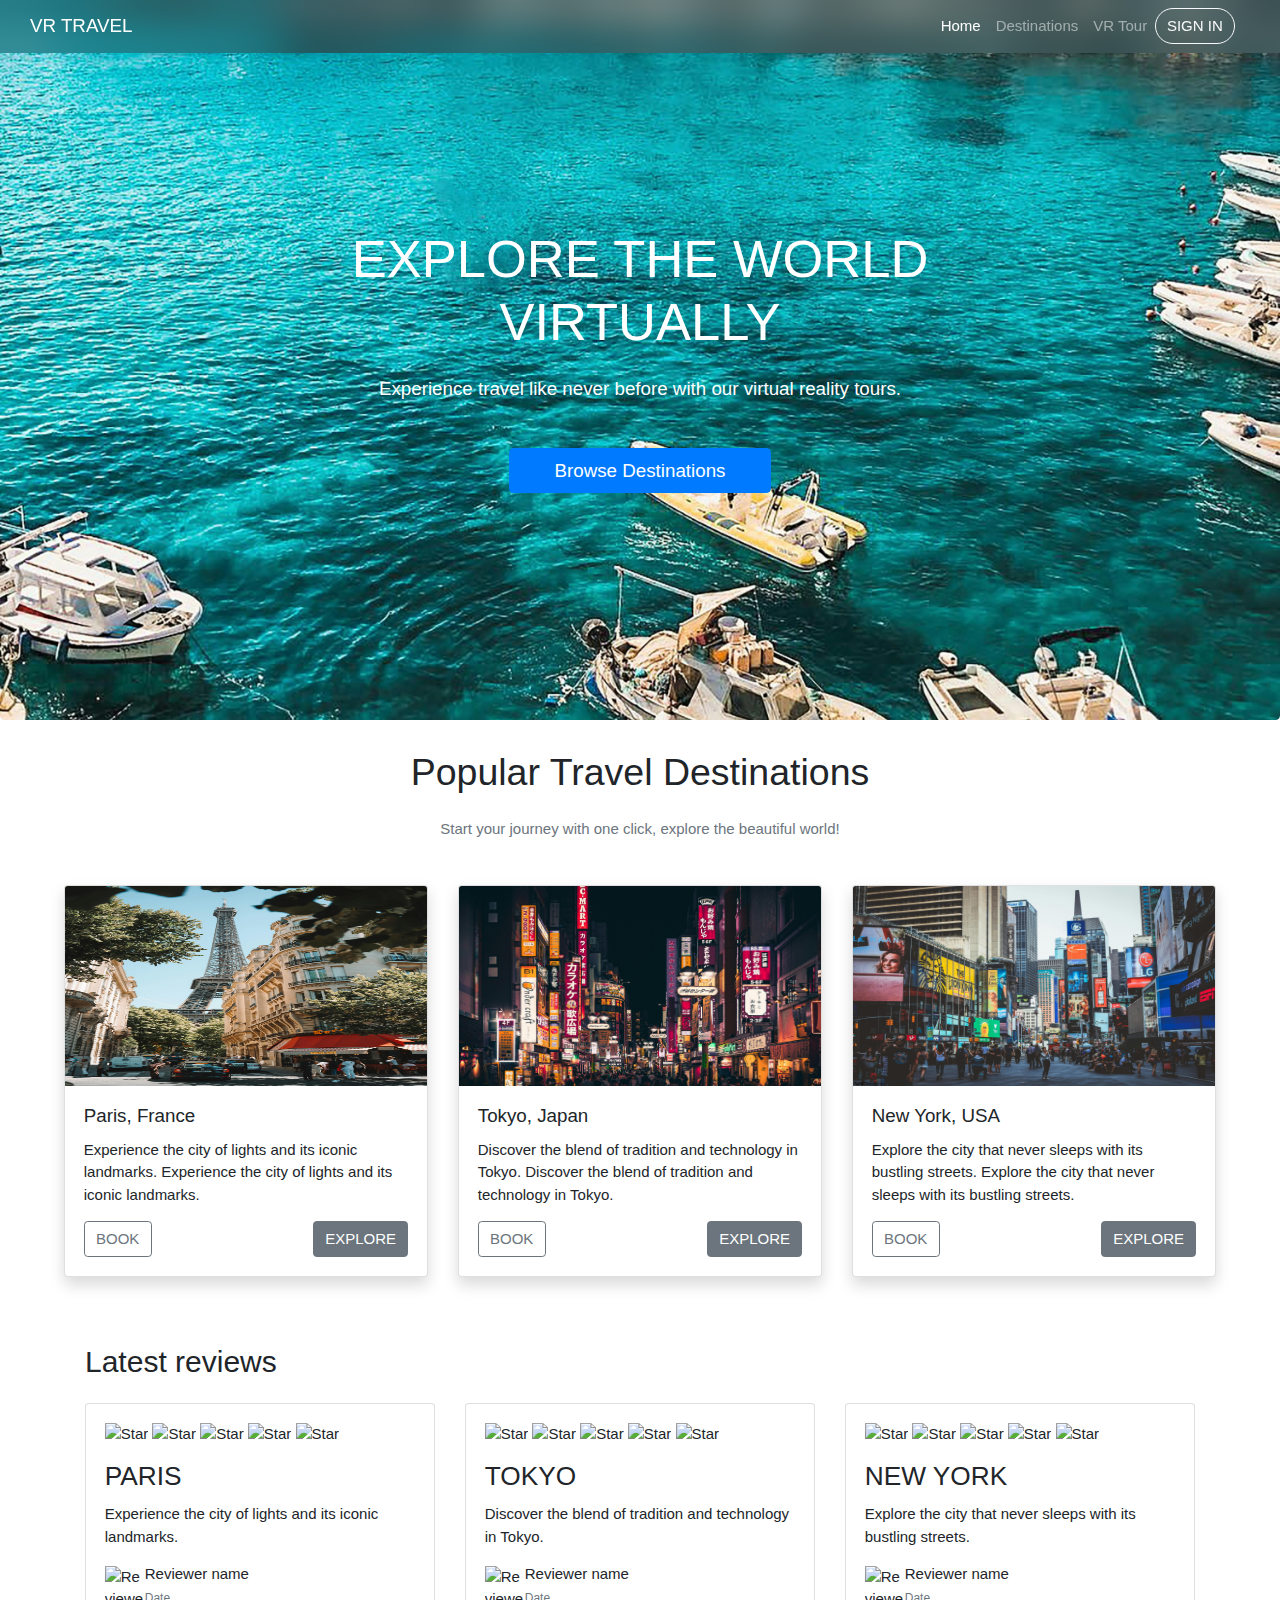
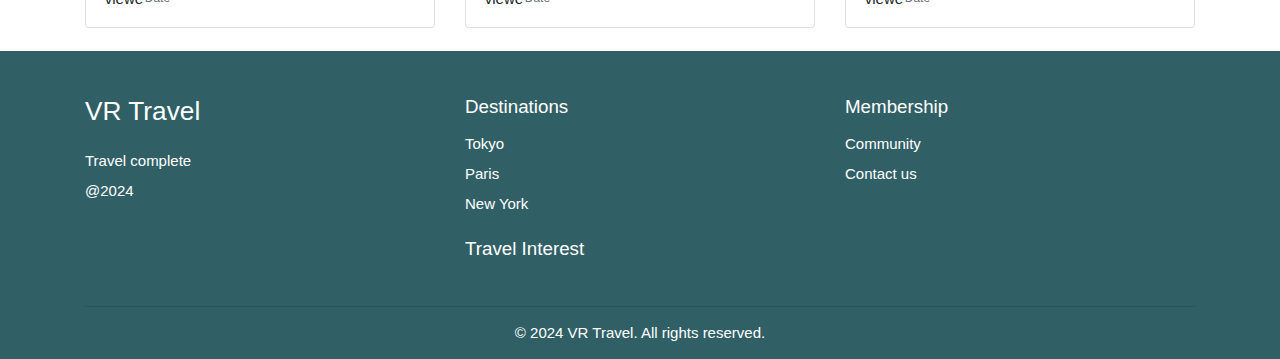
==== index.html @ b92d442c "first UI travel push" ====
<!DOCTYPE html>
<html lang="en">

<head>
    <meta charset="UTF-8">
    <meta name="viewport" content="width=device-width, initial-scale=1.0">
    <title>Virtual Reality Travel Experience</title>
    <link rel="stylesheet" href="https://stackpath.bootstrapcdn.com/bootstrap/4.5.2/css/bootstrap.min.css">
    <link rel="stylesheet" href="./src/styles.css">
</head>

<body>
    <!-- hero section -->
    <div class="jumbotron container-fluid text-center text-black position-relative d-flex flex-column">
        <nav class="navbar navbar-expand-lg navbar-dark sticky-top position-fixed top-0 start-0">
            <div class="container-fluid">
                <a class="navbar-brand fs-4" href="#">VR TRAVEL</a>
                <button class="navbar-toggler" type="button" data-bs-toggle="collapse" data-bs-target="#navbarNav"
                    aria-controls="navbarNav" aria-expanded="false" aria-label="Toggle navigation">
                    <span class="navbar-toggler-icon"></span>
                </button>
                <div class="collapse navbar-collapse justify-content-end" id="navbarNav">
                    <ul class="navbar-nav align-items-center px-2 mx-2">
                        <li class="nav-item">
                            <a class="nav-link active" aria-current="page" href="#">Home</a>
                        </li>
                        <li class="nav-item ">
                            <a class="nav-link" href="./src/destination.html">
                                Destinations
                            </a>
                            <!-- <ul class="dropdown-menu" aria-labelledby="navbarDropdown">
                                Add dropdown items here
                            </ul> -->
                        </li>
                        <li class="nav-item">
                            <a class="nav-link" href="./src/tour.html">VR Tour</a>
                        </li>
                        <li class="nav-item">
                            <a class="btn btn-outline-light rounded-pill" href="./src/user.html">SIGN IN</a>
                        </li>
                    </ul>
                </div>
            </div>
        </nav>
        <div class="row justify-content-center align-items-center flex-grow-1">
            <div class="col-md-8">
                <h1 class="display-4 mb-4">EXPLORE THE WORLD VIRTUALLY</h1>
                <p class="lead mb-5">Experience travel like never before with our virtual reality tours.</p>
                <a href="./src/destination.html" class="btn btn-primary btn-lg px-5">Browse Destinations</a>
            </div>
        </div>
    </div>
    <!-- destination section -->
    <div class="tour">
        <h1 class="text-center mb-4">Popular Travel Destinations</h1>
        <p class="text-center text-muted mb-5">Start your journey with one click, explore the beautiful world!</p>

        <div class="row">
            <div class="col-md-4 mb-4">
                <div class="dest card shadow">
                    <img src="./src/images/paris.jpg" class="card-img-top" alt="Paris">
                    <div class="card-body">
                        <h5 class="card-title">Paris, France</h5>
                        <p class="card-text">Experience the city of lights and its iconic landmarks. Experience the
                            city
                            of lights and its iconic landmarks.</p>
                        <div class="d-flex justify-content-between align-items-center">
                            <button class="btn btn-outline-secondary">BOOK</button>
                            <button class="btn btn-secondary">EXPLORE</button>
                        </div>
                    </div>
                </div>
            </div>

            <div class="col-md-4 mb-4">
                <div class="dest card shadow">
                    <img src="./src/images/tokyo.jpg" class="card-img-top" alt="Tokyo">
                    <div class="card-body">
                        <h5 class="card-title">Tokyo, Japan</h5>
                        <p class="card-text">Discover the blend of tradition and technology in Tokyo. Discover the
                            blend
                            of tradition and technology in Tokyo.</p>
                        <div class="d-flex justify-content-between align-items-center">
                            <button class="btn btn-outline-secondary">BOOK</button>
                            <button class="btn btn-secondary">EXPLORE</button>
                        </div>
                    </div>
                </div>
            </div>

            <div class="col-md-4 mb-4">
                <div class="dest card shadow">
                    <img src="./src/images/new-york.jpg" class="card-img-top" alt="New York">
                    <div class="card-body">
                        <h5 class="card-title">New York, USA</h5>
                        <p class="card-text">Explore the city that never sleeps with its bustling streets. Explore
                            the
                            city that never sleeps with its bustling streets.</p>
                        <div class="d-flex justify-content-between align-items-center">
                            <button class="btn btn-outline-secondary">BOOK</button>
                            <button class="btn btn-secondary">EXPLORE</button>
                        </div>
                    </div>
                </div>
            </div>
        </div>
    </div>
    <!-- review section -->
    <div class="container mt-5">
        <h2 class="mb-4">Latest reviews</h2>
        <div class="row">
            <div class="col-md-4 mb-4">
                <div class="card">
                    <div class="card-body">
                        <div class="mb-3 star">
                            <img src="https://cdn.builder.io/api/v1/image/assets/TEMP/038a79ea452468600e41a65a54ad3c65df29279fd47d6a100ba5ad8dd0e7edcb?apiKey=8b634b9094e84ec0b81d05754983883d&"
                                alt="Star" class="me-1" width="20">
                            <img src="https://cdn.builder.io/api/v1/image/assets/TEMP/038a79ea452468600e41a65a54ad3c65df29279fd47d6a100ba5ad8dd0e7edcb?apiKey=8b634b9094e84ec0b81d05754983883d&"
                                alt="Star" class="me-1" width="20">
                            <img src="https://cdn.builder.io/api/v1/image/assets/TEMP/038a79ea452468600e41a65a54ad3c65df29279fd47d6a100ba5ad8dd0e7edcb?apiKey=8b634b9094e84ec0b81d05754983883d&"
                                alt="Star" class="me-1" width="20">
                            <img src="https://cdn.builder.io/api/v1/image/assets/TEMP/038a79ea452468600e41a65a54ad3c65df29279fd47d6a100ba5ad8dd0e7edcb?apiKey=8b634b9094e84ec0b81d05754983883d&"
                                alt="Star" class="me-1" width="20">
                            <img src="https://cdn.builder.io/api/v1/image/assets/TEMP/038a79ea452468600e41a65a54ad3c65df29279fd47d6a100ba5ad8dd0e7edcb?apiKey=8b634b9094e84ec0b81d05754983883d&"
                                alt="Star" width="20">
                        </div>
                        <h3 class="card-title">PARIS</h3>
                        <p class="card-text">Experience the city of lights and its iconic landmarks.</p>
                        <div class="user d-flex align-items-center mt-3">
                            <img src="https://cdn.builder.io/api/v1/image/assets/TEMP/63e5c59a63559d036116f16a9815d063e5e1e04327cf0b6101b79823ad1ce768"
                                alt="Reviewer" class="me-3">
                            <div>
                                <p class="mb-0 fw-bold">Reviewer name</p>
                                <small class="text-muted">Date</small>
                            </div>
                        </div>
                    </div>
                </div>
            </div>
            <div class="col-md-4 mb-4">
                <div class="card">
                    <div class="card-body">
                        <div class="mb-3 star">
                            <img src="https://cdn.builder.io/api/v1/image/assets/TEMP/038a79ea452468600e41a65a54ad3c65df29279fd47d6a100ba5ad8dd0e7edcb?apiKey=8b634b9094e84ec0b81d05754983883d&"
                                alt="Star" class="me-1" width="20">
                            <img src="https://cdn.builder.io/api/v1/image/assets/TEMP/038a79ea452468600e41a65a54ad3c65df29279fd47d6a100ba5ad8dd0e7edcb?apiKey=8b634b9094e84ec0b81d05754983883d&"
                                alt="Star" class="me-1" width="20">
                            <img src="https://cdn.builder.io/api/v1/image/assets/TEMP/038a79ea452468600e41a65a54ad3c65df29279fd47d6a100ba5ad8dd0e7edcb?apiKey=8b634b9094e84ec0b81d05754983883d&"
                                alt="Star" class="me-1" width="20">
                            <img src="https://cdn.builder.io/api/v1/image/assets/TEMP/038a79ea452468600e41a65a54ad3c65df29279fd47d6a100ba5ad8dd0e7edcb?apiKey=8b634b9094e84ec0b81d05754983883d&"
                                alt="Star" class="me-1" width="20">
                            <img src="https://cdn.builder.io/api/v1/image/assets/TEMP/038a79ea452468600e41a65a54ad3c65df29279fd47d6a100ba5ad8dd0e7edcb?apiKey=8b634b9094e84ec0b81d05754983883d&"
                                alt="Star" width="20">
                        </div>
                        <h3 class="card-title">TOKYO</h3>
                        <p class="card-text">Discover the blend of tradition and technology in Tokyo.</p>
                        <div class="user d-flex align-items-center mt-3">
                            <img src="https://cdn.builder.io/api/v1/image/assets/TEMP/39fadc4ab67d2731db15c489d4877802c3edce5f7f7fb2309171d670219d4797"
                                alt="Reviewer" class="me-3">
                            <div>
                                <p class="mb-0 fw-bold">Reviewer name</p>
                                <small class="text-muted">Date</small>
                            </div>
                        </div>
                    </div>
                </div>
            </div>
            <div class="col-md-4 mb-4">
                <div class="card">
                    <div class="card-body">
                        <div class="mb-3 star">
                            <img src="https://cdn.builder.io/api/v1/image/assets/TEMP/038a79ea452468600e41a65a54ad3c65df29279fd47d6a100ba5ad8dd0e7edcb?apiKey=8b634b9094e84ec0b81d05754983883d&"
                                alt="Star" class="me-1" width="20">
                            <img src="https://cdn.builder.io/api/v1/image/assets/TEMP/038a79ea452468600e41a65a54ad3c65df29279fd47d6a100ba5ad8dd0e7edcb?apiKey=8b634b9094e84ec0b81d05754983883d&"
                                alt="Star" class="me-1" width="20">
                            <img src="https://cdn.builder.io/api/v1/image/assets/TEMP/038a79ea452468600e41a65a54ad3c65df29279fd47d6a100ba5ad8dd0e7edcb?apiKey=8b634b9094e84ec0b81d05754983883d&"
                                alt="Star" class="me-1" width="20">
                            <img src="https://cdn.builder.io/api/v1/image/assets/TEMP/038a79ea452468600e41a65a54ad3c65df29279fd47d6a100ba5ad8dd0e7edcb?apiKey=8b634b9094e84ec0b81d05754983883d&"
                                alt="Star" class="me-1" width="20">
                            <img src="https://cdn.builder.io/api/v1/image/assets/TEMP/038a79ea452468600e41a65a54ad3c65df29279fd47d6a100ba5ad8dd0e7edcb?apiKey=8b634b9094e84ec0b81d05754983883d&"
                                alt="Star" width="20">
                        </div>
                        <h3 class="card-title">NEW YORK</h3>
                        <p class="card-text">Explore the city that never sleeps with its bustling streets.</p>
                        <div class="user d-flex align-items-center mt-3">
                            <img src="https://cdn.builder.io/api/v1/image/assets/TEMP/46243743a31a4e0b16c410ff8f192b0f31caf79cec1aad79bfcc87b476e682a1"
                                alt="Reviewer" class="me-3">
                            <div>
                                <p class="mb-0 fw-bold">Reviewer name</p>
                                <small class="text-muted">Date</small>
                            </div>
                        </div>
                    </div>
                </div>
            </div>
        </div>
    </div>
    <!-- footer section -->
    <footer class="back text-white pt-5">
        <div class="container">
            <div class="row">
                <div class="col-md-4 mb-4">
                    <h3 class="mb-4">VR Travel</h3>
                    <p class="mb-2">Travel complete</p>
                    <p>@2024</p>
                </div>
                <div class="col-md-4 mb-4">
                    <h5 class="mb-3">Destinations</h5>
                    <ul class="list-unstyled">
                        <li class="mb-2"><a href="#" class="text-white text-decoration-none">Tokyo</a></li>
                        <li class="mb-2"><a href="#" class="text-white text-decoration-none">Paris</a></li>
                        <li class="mb-2"><a href="#" class="text-white text-decoration-none">New York</a></li>
                    </ul>
                    <h5 class="mt-4">Travel Interest</h5>
                </div>
                <div class="col-md-4 mb-4">
                    <h5 class="mb-3">Membership</h5>
                    <ul class="list-unstyled">
                        <li class="mb-2"><a href="#" class="text-white text-decoration-none">Community</a></li>
                        <li class="mb-2"><a href="#" class="text-white text-decoration-none">Contact us</a></li>
                    </ul>
                </div>
            </div>
            <hr class="my-6">
            <div class="text-center">
                <p>&copy; 2024 VR Travel. All rights reserved.</p>
            </div>
        </div>
    </footer>
    <script src="https://cdn.jsdelivr.net/npm/bootstrap@5.3.0/dist/js/bootstrap.bundle.min.js"></script>
</body>

</html>
---- src/styles.css ----
:root{
    --black: black;
    --white: white;
    --font-family: 'Arial', sans-serif;
}
*{
    margin: 0;
    padding: 0;
    box-sizing: border-box;
    font-size: 15px;
    /* outline: 1px solid black; */
    color: var(--text-color);
    font-family: var(--font-family);
}
body{
    display: flex;
    flex-direction: column;
    align-items: center;
}
img{
    width: 200px;
    aspect-ratio: 1 / 1;
}
.dest img{
    height: 200px;
}
.cont{
    width: 100%;
    max-width: 1500px;
    margin: 0;
    padding: 0;
}
.jumbotron {
    padding: 0;
    background-image: url('./images//hero-world.jpg');
    background-size: cover;
    background-position: 50%;
    background-repeat: no-repeat;
    color: white;
    overflow-x: hidden;
    min-height: 80vh;
    max-height: fit-content;
}
.navbar{
    background: rgba(49, 95, 102, 0.5);
    backdrop-filter: blur(20px);
    color: var(--white);
    width: 100%;
}

.navbar-nav .nav-link {
    color: var(--white);
}

.navbar-nav .nav-link:hover {
    color: #555;
}

.footer {
    background-color: #f8f9fa;
    padding: 20px 0;
    position: fixed;
    bottom: 0;
    width: 100%;
}

#destinations-list .card {
    margin-bottom: 30px;
}
.back{
    background-color: #315F66;
    width: 100%;
}
.user img{
    width: 40px;
    height: 40px;
}

/* destination.html */
.nav-dest{
    background-color: #315F66;
}
.carousel-item img{
    height: 80vh;
}
#carouselExampleCaptions {
    position: relative;
  }

  .carousel-indicators {
    position: absolute;
    bottom: 20px;
    left: 0;
    right: 0;
    margin: 0 auto;
    padding: 10px 0;
    background: transparent;
  }

  .carousel-indicators button {
    width: 12px;
    height: 12px;
    border-radius: 50%;
    background-color: #fff;
    opacity: 0.5;
    transition: opacity 0.3s ease;
  }

  .carousel-indicators button.active {
    opacity: 1;
  }

  .carousel-control-prev,
  .carousel-control-next {
    background: none;
    border: none;
    box-shadow: none;
    opacity: 1;
  }

  .carousel-control-prev:hover,
  .carousel-control-next:hover {
    background: none;
    opacity: 1;
  }

  .carousel-control-prev-icon,
  .carousel-control-next-icon {
    background-color: rgba(0, 0, 0, 0.5);
    border-radius: 50%;
    padding: 20px;
    background-size: 50% 50%;
  }
  .destination img{
    aspect-ratio: 1 / 0.6;
  }
  /* user.html */
.review img{
    width: 50px;
    height: 50px;
}
.userbtn{
    background-color: #032B30;
    width: 110px;
}
.userbtn img{
    width: 30px;
    aspect-ratio: 1 / 1;
}
.star img{
    width: 10px;
    height: 10px;
}
/* tour.html */
.tron {
    background-image: url('./images/newyork\ \(2\).jpg');
    background-size: cover;
    background-position: 40%;
    background-repeat: no-repeat;
    color: white;
    min-height: 85vh;
    max-height: fit-content;
}
.york h1{
    font-family: 'Indie Flower';
}
.tour{
    width: 90%;
}
.tour img{
    aspect-ratio: 1/ 0.7;
} 
.visit-places p{
    font-size: 12px;
}
.tour .right-img{
     max-width: 100%;
     aspect-ratio: 1 / 0.45;
}
#accommodation img{
    max-width: 100%;
    max-height: 200px;
}
#accommodation p{
    font-size: 12px;
}
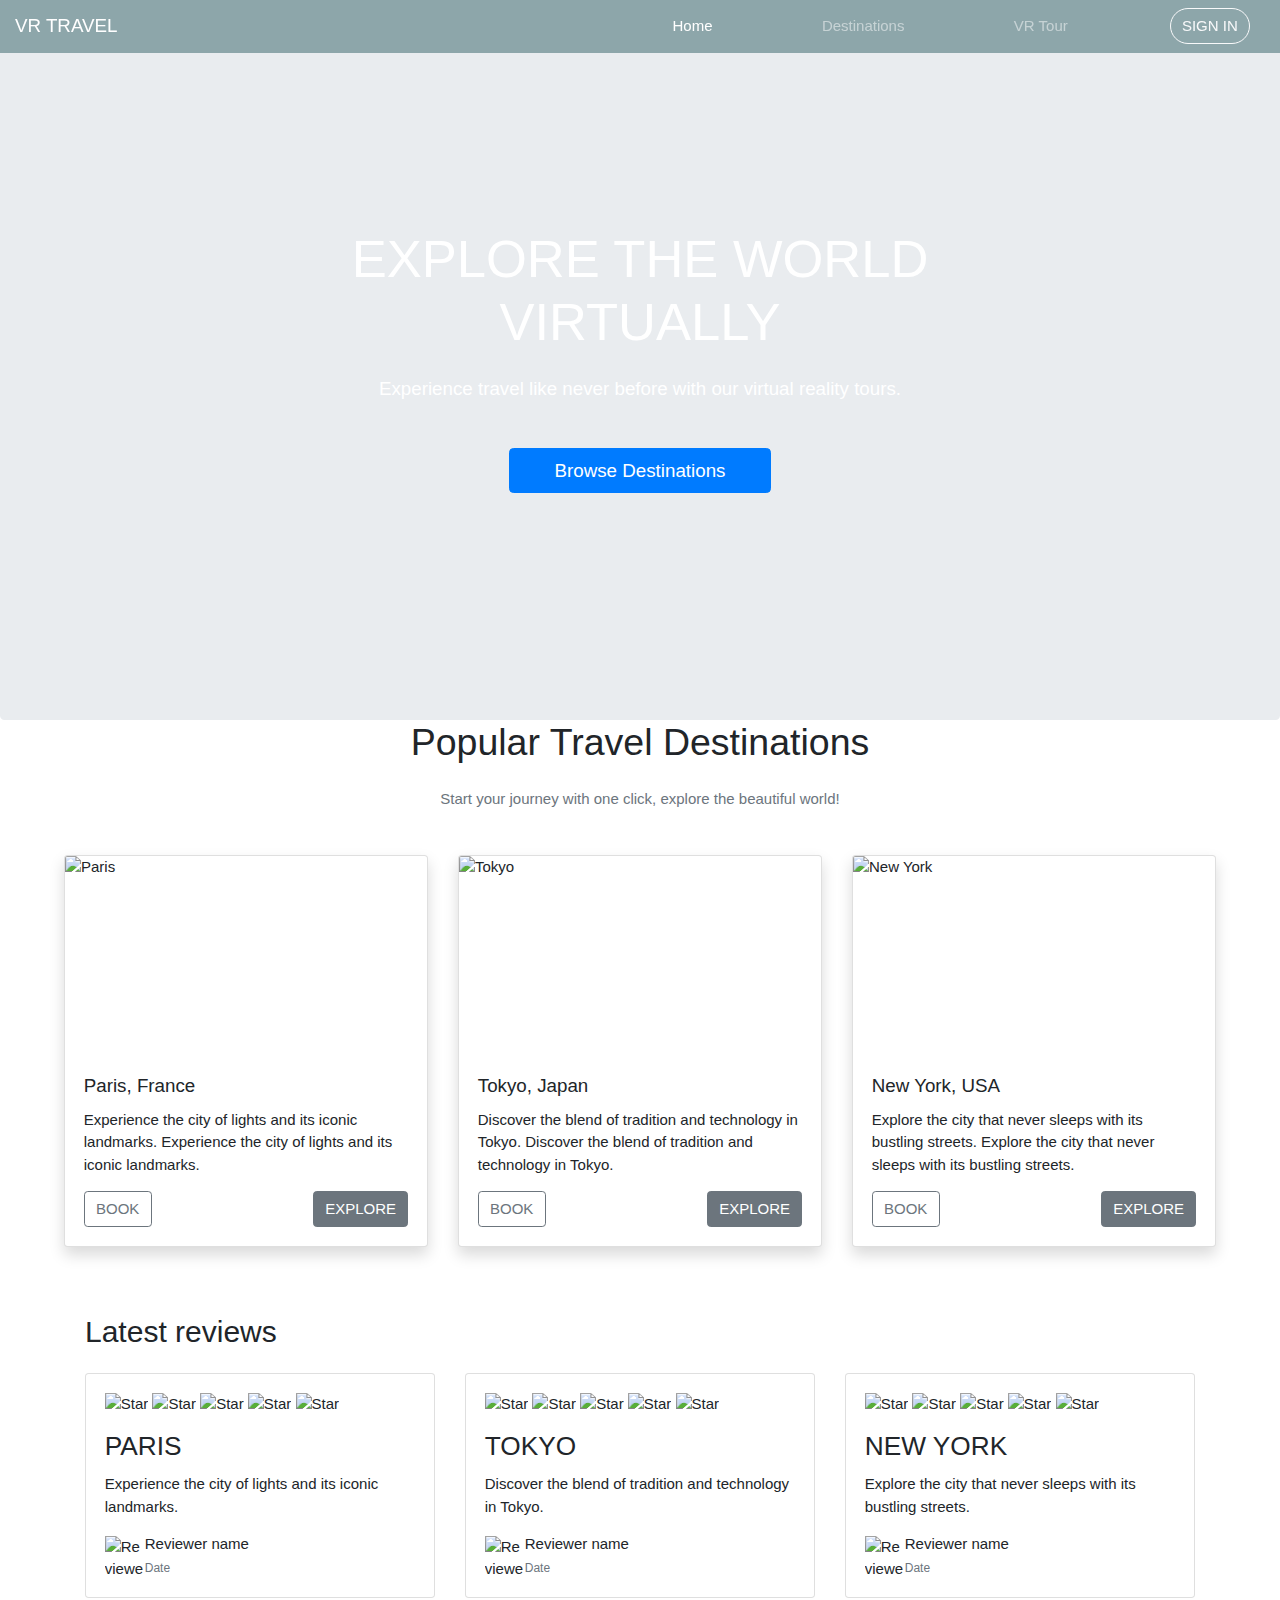
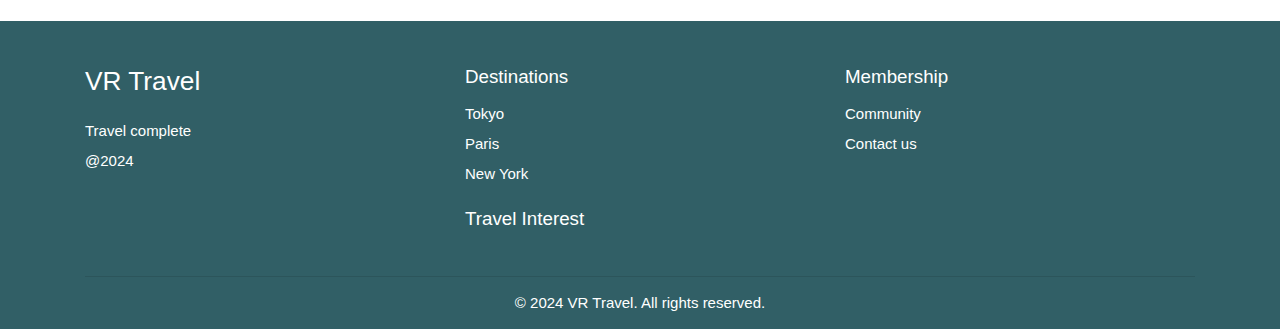
==== commit e963332d: "creating user prfile" ====
--- a/index.html
+++ b/index.html
@@ -20,7 +20,7 @@
                     <span class="navbar-toggler-icon"></span>
                 </button>
                 <div class="collapse navbar-collapse justify-content-end" id="navbarNav">
-                    <ul class="navbar-nav align-items-center px-2 mx-2">
+                    <ul class="navitems navbar-nav align-items-center px-2 mx-2">
                         <li class="nav-item">
                             <a class="nav-link active" aria-current="page" href="#">Home</a>
                         </li>
@@ -58,7 +58,8 @@
         <div class="row">
             <div class="col-md-4 mb-4">
                 <div class="dest card shadow">
-                    <img src="./src/images/paris.jpg" class="card-img-top" alt="Paris">
+                    <img src="https://ik.imagekit.io/jlez6y282/compressed/paris2.jpg?updatedAt=1721758717012"
+                        class="card-img-top" alt="Paris">
                     <div class="card-body">
                         <h5 class="card-title">Paris, France</h5>
                         <p class="card-text">Experience the city of lights and its iconic landmarks. Experience the
@@ -74,7 +75,8 @@
 
             <div class="col-md-4 mb-4">
                 <div class="dest card shadow">
-                    <img src="./src/images/tokyo.jpg" class="card-img-top" alt="Tokyo">
+                    <img src="https://ik.imagekit.io/jlez6y282/compressed/tokyo.jpg?updatedAt=1721758798745"
+                        class="card-img-top" alt="Tokyo">
                     <div class="card-body">
                         <h5 class="card-title">Tokyo, Japan</h5>
                         <p class="card-text">Discover the blend of tradition and technology in Tokyo. Discover the
@@ -90,7 +92,8 @@
 
             <div class="col-md-4 mb-4">
                 <div class="dest card shadow">
-                    <img src="./src/images/new-york.jpg" class="card-img-top" alt="New York">
+                    <img src="https://ik.imagekit.io/jlez6y282/compressed/newyork%20(3).jpg?updatedAt=1721758556329"
+                        class="card-img-top" alt="New York">
                     <div class="card-body">
                         <h5 class="card-title">New York, USA</h5>
                         <p class="card-text">Explore the city that never sleeps with its bustling streets. Explore
--- a/src/styles.css
+++ b/src/styles.css
@@ -32,7 +32,7 @@
 }
 .jumbotron {
     padding: 0;
-    background-image: url('./images//hero-world.jpg');
+    background-image: url('https://ik.imagekit.io/jlez6y282/compressed/tr:w-1200/hero-world.jpg?updatedAt=1721758475912');
     background-size: cover;
     background-position: 50%;
     background-repeat: no-repeat;
@@ -74,6 +74,22 @@
 .user img{
     width: 40px;
     height: 40px;
+}
+.navitems {
+    max-width: 600px;
+    width: 100%;
+    display: flex;
+    justify-content: space-between;
+}
+.star img{
+    width: 20px;
+    height: 20px;
+}
+
+@media (max-width: 991px) {
+    .navitems {
+        flex-direction: column;
+    }
 }
 
 /* destination.html */
@@ -135,25 +151,50 @@
     aspect-ratio: 1 / 0.6;
   }
   /* user.html */
-.review img{
+  .usernav, footer{
+    background-color: #759498;
+  }
+  .usernav{
+    padding: 10px;
+  }
+  .sidebar{
+    background-color: #1B3438;
+    padding-left: 10px;
+  }
+  .sidebar img{
     width: 50px;
     height: 50px;
-}
-.userbtn{
-    background-color: #032B30;
-    width: 110px;
-}
-.userbtn img{
-    width: 30px;
-    aspect-ratio: 1 / 1;
-}
-.star img{
-    width: 10px;
-    height: 10px;
-}
-/* tour.html */
+  }
+  .ubs{
+    border-left: 1px solid var(--black);
+    border-radius: 10px;
+  }
+  .container-fluid{
+    padding: 0;
+    margin: 0;
+  }
+  .userhero{
+    background-image: url("https://ik.imagekit.io/jlez6y282/compressed/portada.png?updatedAt=1722238695266");
+    height: 350px;
+  }
+  .profile img{
+    width: 120px;
+    height: 120px;
+  }
+  .avatar img{
+    width: 40px;
+    height: 40px;
+  }
+  .contact{
+    flex-wrap: wrap;
+  }
+  .marina{
+    width: 330px;
+    height: 170px;
+  }
+  /* tour.html */
 .tron {
-    background-image: url('./images/newyork\ \(2\).jpg');
+    background-image: url('https://ik.imagekit.io/jlez6y282/compressed/tr:w-1200/new-york%20(2).jpg?updatedAt=1721758578475');
     background-size: cover;
     background-position: 40%;
     background-repeat: no-repeat;
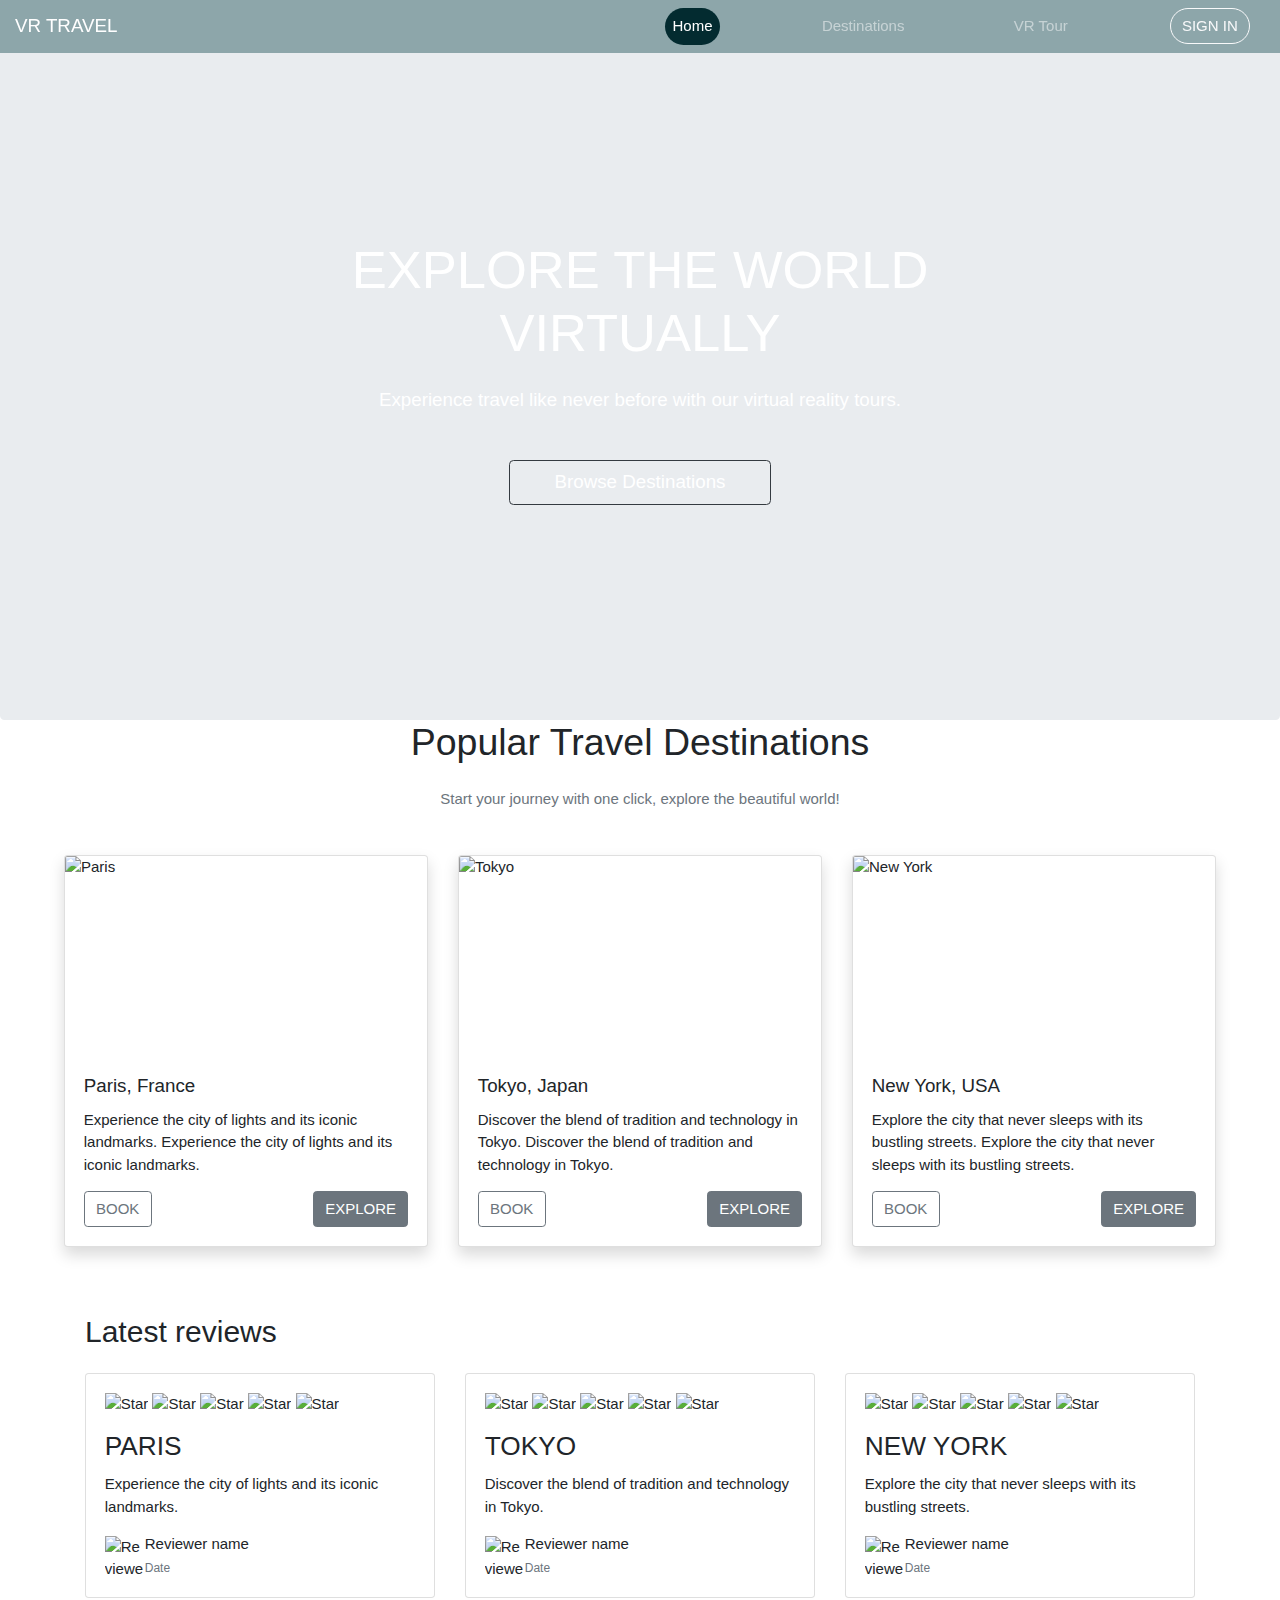
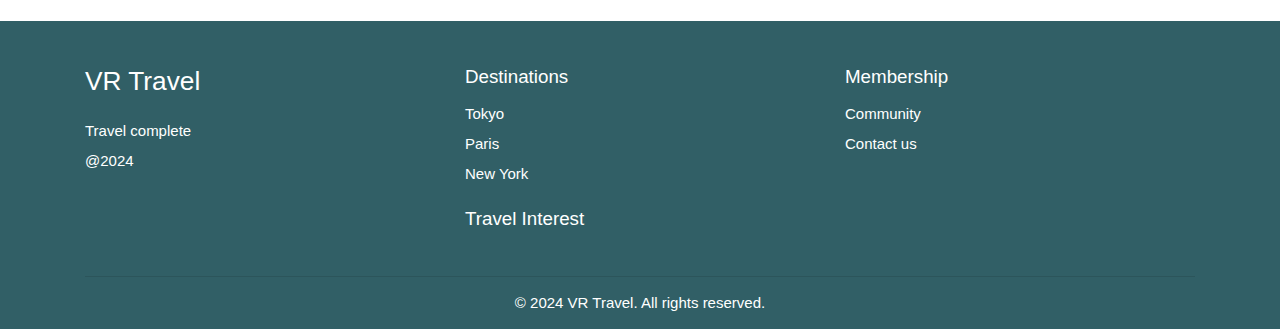
==== commit 13abf4af: "updates on image optimization" ====
--- a/index.html
+++ b/index.html
@@ -42,11 +42,12 @@
                 </div>
             </div>
         </nav>
-        <div class="row justify-content-center align-items-center flex-grow-1">
+        <div class="row justify-content-center align-items-center flex-grow-1 mt-4">
             <div class="col-md-8">
                 <h1 class="display-4 mb-4">EXPLORE THE WORLD VIRTUALLY</h1>
                 <p class="lead mb-5">Experience travel like never before with our virtual reality tours.</p>
-                <a href="./src/destination.html" class="btn btn-primary btn-lg px-5">Browse Destinations</a>
+                <a href="./src/destination.html" class="btn text-white btn-outline-dark btn-lg px-5">Browse
+                    Destinations</a>
             </div>
         </div>
     </div>
--- a/src/styles.css
+++ b/src/styles.css
@@ -32,7 +32,7 @@
 }
 .jumbotron {
     padding: 0;
-    background-image: url('https://ik.imagekit.io/jlez6y282/compressed/tr:w-1200/hero-world.jpg?updatedAt=1721758475912');
+    background-image: url('https://ik.imagekit.io/jlez6y282/compressed/hero-world.jpg?updatedAt=1721758475912');
     background-size: cover;
     background-position: 50%;
     background-repeat: no-repeat;
@@ -54,6 +54,10 @@
 
 .navbar-nav .nav-link:hover {
     color: #555;
+}
+.nav-item .active{
+    background-color: #032B30;
+    border-radius: 20px;
 }
 
 .footer {
@@ -152,13 +156,13 @@
   }
   /* user.html */
   .usernav, footer{
-    background-color: #759498;
+    background-color: rgba(49, 95, 102, 0.5);
   }
   .usernav{
     padding: 10px;
   }
   .sidebar{
-    background-color: #1B3438;
+    background-color: #315F66;
     padding-left: 10px;
   }
   .sidebar img{
@@ -168,6 +172,7 @@
   .ubs{
     border-left: 1px solid var(--black);
     border-radius: 10px;
+    margin-bottom: 1.5rem;
   }
   .container-fluid{
     padding: 0;
@@ -192,6 +197,7 @@
     width: 330px;
     height: 170px;
   }
+ 
   /* tour.html */
 .tron {
     background-image: url('https://ik.imagekit.io/jlez6y282/compressed/tr:w-1200/new-york%20(2).jpg?updatedAt=1721758578475');
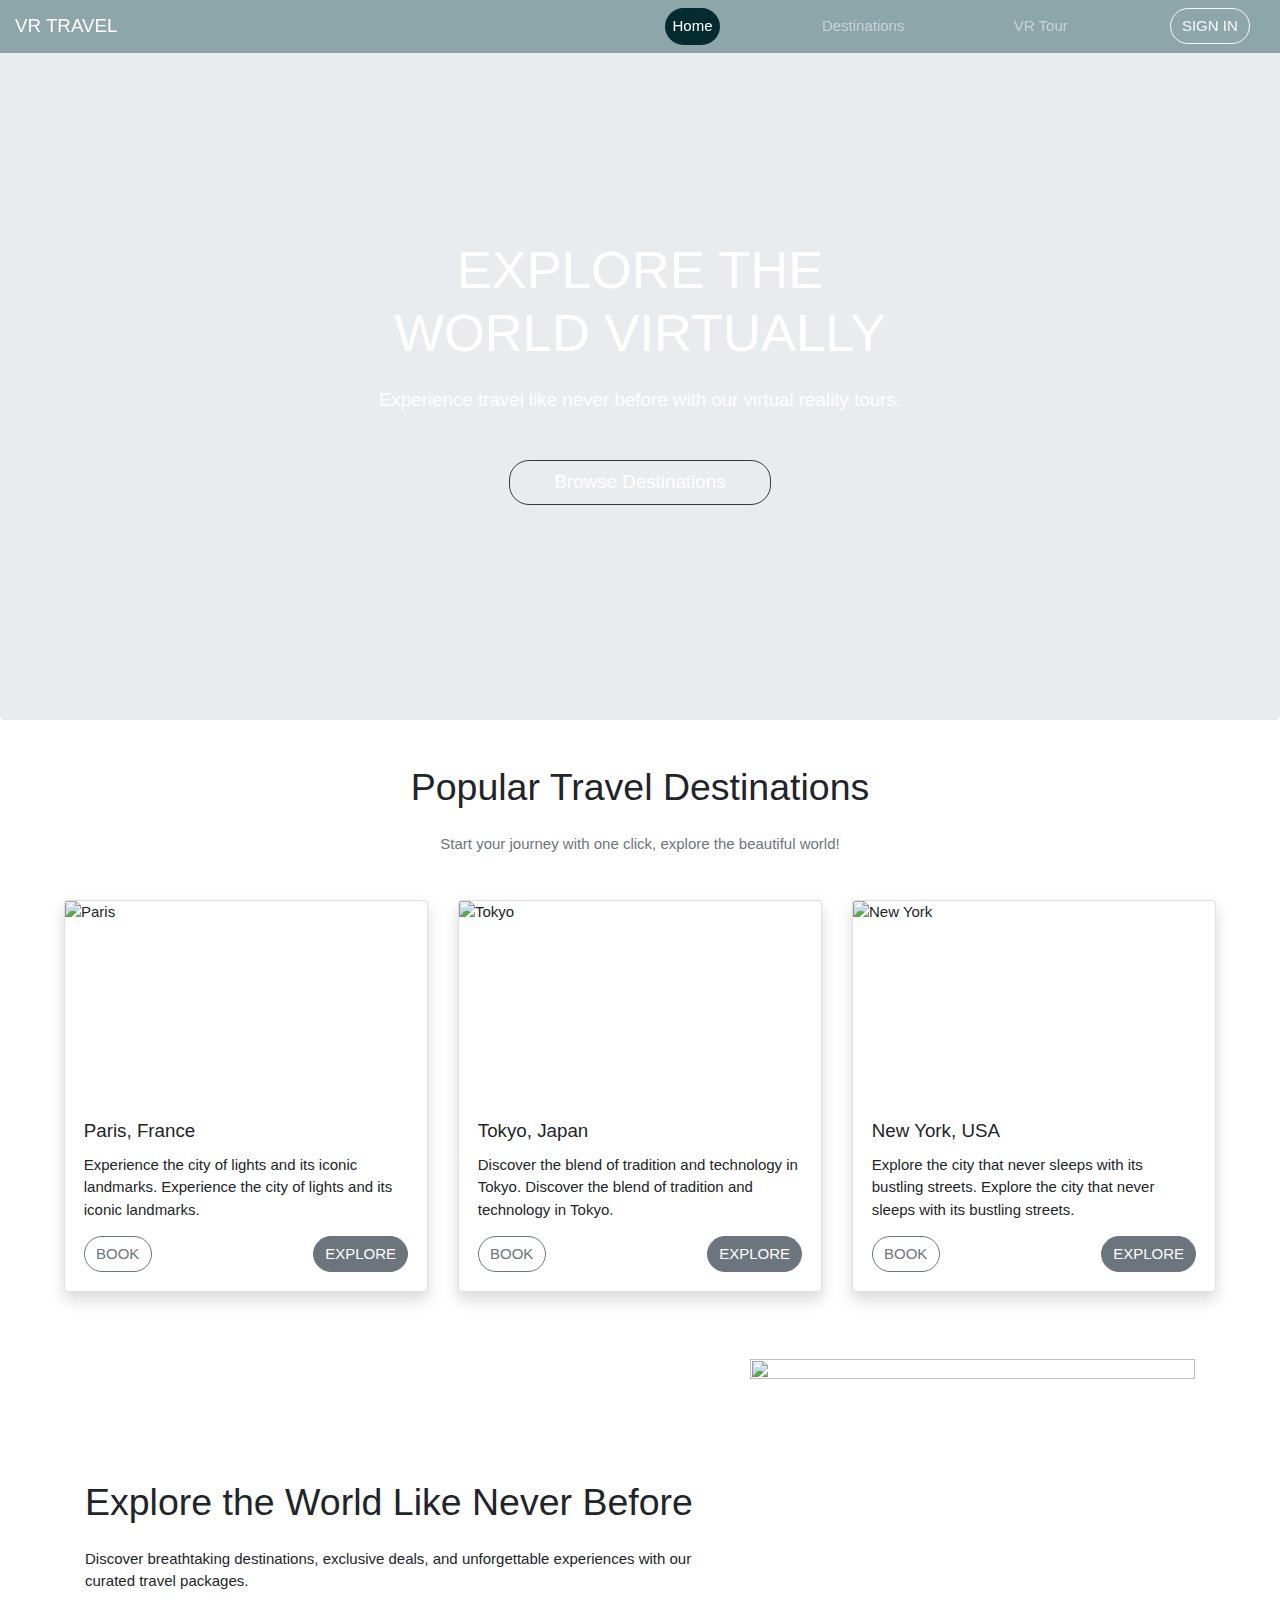
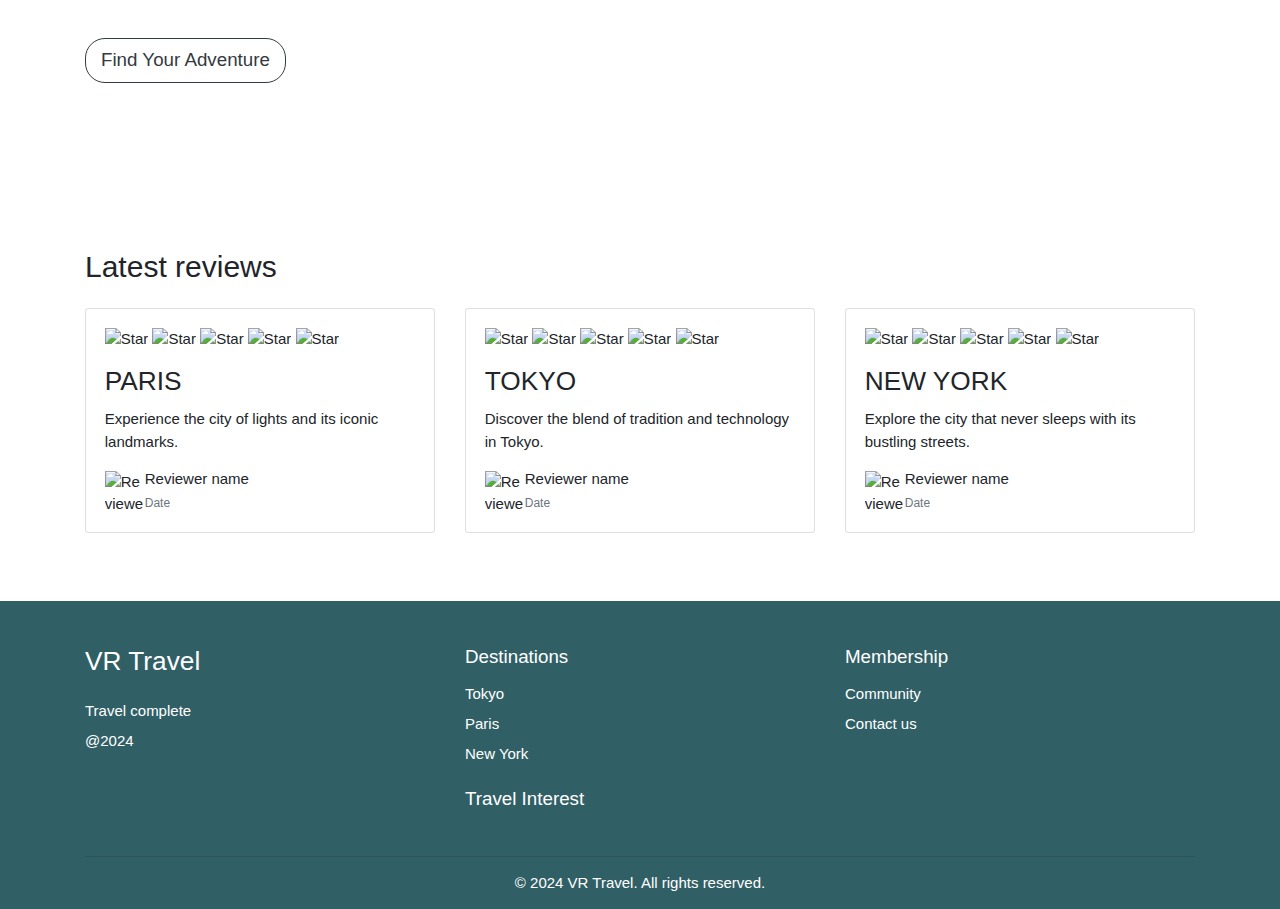
==== commit bcd13b6f: "final changes" ====
--- a/index.html
+++ b/index.html
@@ -12,7 +12,7 @@
 <body>
     <!-- hero section -->
     <div class="jumbotron container-fluid text-center text-black position-relative d-flex flex-column">
-        <nav class="navbar navbar-expand-lg navbar-dark sticky-top position-fixed top-0 start-0">
+        <nav class="navbar navbar-expand-lg navbar-dark sticky-top position-fixed top-0  max-width-content">
             <div class="container-fluid">
                 <a class="navbar-brand fs-4" href="#">VR TRAVEL</a>
                 <button class="navbar-toggler" type="button" data-bs-toggle="collapse" data-bs-target="#navbarNav"
@@ -52,7 +52,7 @@
         </div>
     </div>
     <!-- destination section -->
-    <div class="tour">
+    <div class="tour mt-5 max-width-content">
         <h1 class="text-center mb-4">Popular Travel Destinations</h1>
         <p class="text-center text-muted mb-5">Start your journey with one click, explore the beautiful world!</p>
 
@@ -109,8 +109,32 @@
             </div>
         </div>
     </div>
+    <!-- explore section -->
+    <div class="container mt-5">
+        <div class="row align-items-center">
+            <div class="col-md-7">
+                <div class="hero-content">
+                    <h1>Explore the World Like Never Before</h1>
+                    <p class="mt-4">Discover breathtaking destinations, exclusive deals, and unforgettable experiences
+                        with our
+                        curated travel packages.</p>
+                    <div class="hero-buttons mt-5">
+                        <a href="#destinations" class="btn btn-outline-dark btn-lg me-2">Find Your Adventure</a>
+                    </div>
+                </div>
+            </div>
+            <div class="explore col-md-5 mt-md-0 mt-4">
+                <img loading="lazy" srcset="
+                https://cdn.builder.io/api/v1/image/assets/TEMP/460ba3aaac65630efa360323a2eb44ffebc1a4a7ce4afbd549e450b49d809deb?apiKey=1a80c3bbe0734274afb691f5c74124ec&width=100 100w,
+                https://cdn.builder.io/api/v1/image/assets/TEMP/460ba3aaac65630efa360323a2eb44ffebc1a4a7ce4afbd549e450b49d809deb?apiKey=1a80c3bbe0734274afb691f5c74124ec&width=200 200w,
+                https://cdn.builder.io/api/v1/image/assets/TEMP/460ba3aaac65630efa360323a2eb44ffebc1a4a7ce4afbd549e450b49d809deb?apiKey=1a80c3bbe0734274afb691f5c74124ec&width=400 400w,
+                https://cdn.builder.io/api/v1/image/assets/TEMP/460ba3aaac65630efa360323a2eb44ffebc1a4a7ce4afbd549e450b49d809deb?apiKey=1a80c3bbe0734274afb691f5c74124ec&width=800 800w,
+              " class="img-fluid w-100 aspect-ratio" />
+            </div>
+        </div>
+    </div>
     <!-- review section -->
-    <div class="container mt-5">
+    <div class="container my-5">
         <h2 class="mb-4">Latest reviews</h2>
         <div class="row">
             <div class="col-md-4 mb-4">
--- a/src/styles.css
+++ b/src/styles.css
@@ -1,7 +1,7 @@
 :root{
     --black: black;
     --white: white;
-    --font-family: 'Arial', sans-serif;
+    --font-family: 'Saira', 'Arial', sans-serif;
 }
 *{
     margin: 0;
@@ -13,10 +13,14 @@
     font-family: var(--font-family);
 }
 body{
+  outline: 1px solid black;
     display: flex;
     flex-direction: column;
     align-items: center;
 }
+.max-width-content {
+  max-width: 1500px;
+}
 img{
     width: 200px;
     aspect-ratio: 1 / 1;
@@ -25,12 +29,13 @@
     height: 200px;
 }
 .cont{
-    width: 100%;
-    max-width: 1500px;
+  align-items: center;
+    width: 100%;
     margin: 0;
     padding: 0;
 }
 .jumbotron {
+  align-items: center;
     padding: 0;
     background-image: url('https://ik.imagekit.io/jlez6y282/compressed/hero-world.jpg?updatedAt=1721758475912');
     background-size: cover;
@@ -47,6 +52,9 @@
     color: var(--white);
     width: 100%;
 }
+.btn{
+  border-radius: 20px;
+}
 
 .navbar-nav .nav-link {
     color: var(--white);
@@ -89,6 +97,10 @@
     width: 20px;
     height: 20px;
 }
+.explore img{
+  width: 509;
+  height: 324;
+}
 
 @media (max-width: 991px) {
     .navitems {
@@ -102,6 +114,12 @@
 }
 .carousel-item img{
     height: 80vh;
+}
+@media (max-width: 991px) {
+  .carousel-item img{
+    max-height: 50vh;
+    aspect-ratio: 1/ 0.75;
+  }
 }
 #carouselExampleCaptions {
     position: relative;
@@ -155,6 +173,9 @@
     aspect-ratio: 1 / 0.6;
   }
   /* user.html */
+  .side-width{
+    width: 217px;
+  }
   .usernav, footer{
     background-color: rgba(49, 95, 102, 0.5);
   }
@@ -180,7 +201,7 @@
   }
   .userhero{
     background-image: url("https://ik.imagekit.io/jlez6y282/compressed/portada.png?updatedAt=1722238695266");
-    height: 350px;
+    height: 150px;
   }
   .profile img{
     width: 120px;
@@ -199,18 +220,16 @@
   }
  
   /* tour.html */
-.tron {
-    background-image: url('https://ik.imagekit.io/jlez6y282/compressed/tr:w-1200/new-york%20(2).jpg?updatedAt=1721758578475');
+  .tron {
+    align-items: center;
+    background-image: url('./images/hero.svg');
     background-size: cover;
-    background-position: 40%;
+    background-position: 80%;
     background-repeat: no-repeat;
     color: white;
     min-height: 85vh;
     max-height: fit-content;
-}
-.york h1{
-    font-family: 'Indie Flower';
-}
+  }
 .tour{
     width: 90%;
 }
